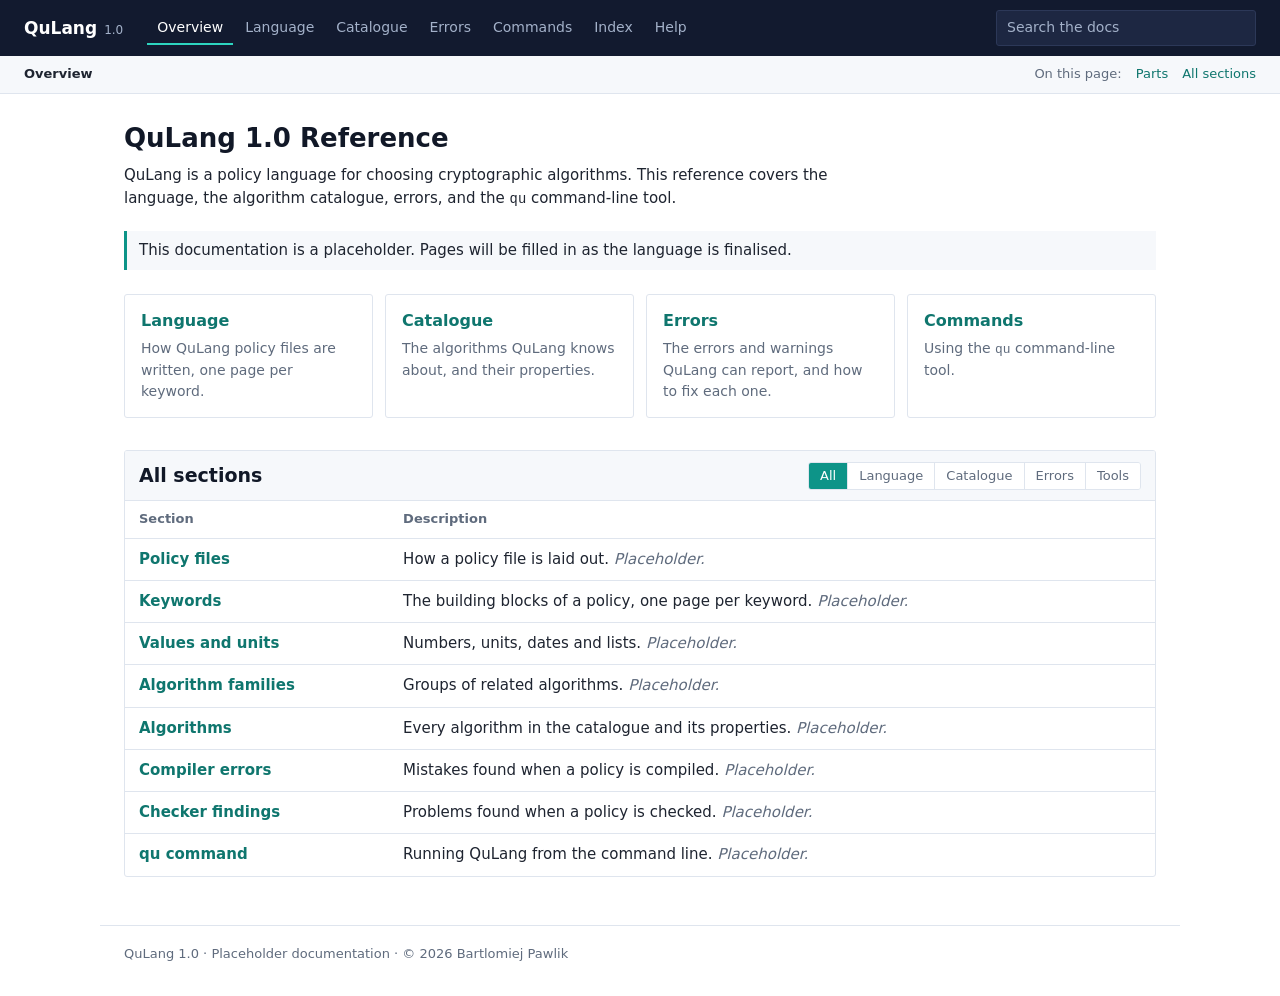
==== index.html @ a55391d0 "Add placeholder documentation site" ====
<!DOCTYPE html>
<html lang="en">
<head>
<meta charset="utf-8">
<meta name="viewport" content="width=device-width, initial-scale=1">
<title>Overview · QuLang 1.0</title>
<link rel="icon" href="assets/logo.svg" type="image/svg+xml">
<link rel="stylesheet" href="assets/style.css">
<script src="assets/search.js" defer></script>
</head>
<body data-root="">
<a class="skip" href="#main">Skip to content</a>
<header class="site-header">
  <div class="bar">
    <a class="brand" href="index.html"><span class="name">QuLang</span><span class="version">1.0</span></a>
    <nav class="mainnav" aria-label="Main">
      <a href="index.html" class="active" aria-current="page">Overview</a>
      <a href="language/index.html">Language</a>
      <a href="catalogue/index.html">Catalogue</a>
      <a href="errors/index.html">Errors</a>
      <a href="commands/index.html">Commands</a>
      <a href="index-all.html">Index</a>
      <a href="help.html">Help</a>
    </nav>
    <div class="search" role="search">
      <input id="search-input" type="search" placeholder="Search the docs" aria-label="Search the docs" autocomplete="off">
      <ul id="search-results" hidden></ul>
    </div>
  </div>
  <div class="subbar">
    <nav class="crumbs" aria-label="Breadcrumb"><span aria-current="page">Overview</span></nav>
    <nav class="onpage" aria-label="On this page"><span class="label">On this page</span><a href="#parts">Parts</a><a href="#sections">All sections</a></nav>
  </div>
</header>

<main id="main" class="page">
  <h1>QuLang 1.0 Reference</h1>
  <p class="lead">QuLang is a policy language for choosing cryptographic algorithms. This reference covers the language, the algorithm catalogue, errors, and the <code>qu</code> command-line tool.</p>

  <p class="notice">This documentation is a placeholder. Pages will be filled in as the language is finalised.</p>

  <section id="parts" class="cards" aria-label="Parts of the documentation">
    <a class="card" href="language/index.html">
      <h3>Language</h3>
      <p>How QuLang policy files are written, one page per keyword.</p>
    </a>
    <a class="card" href="catalogue/index.html">
      <h3>Catalogue</h3>
      <p>The algorithms QuLang knows about, and their properties.</p>
    </a>
    <a class="card" href="errors/index.html">
      <h3>Errors</h3>
      <p>The errors and warnings QuLang can report, and how to fix each one.</p>
    </a>
    <a class="card" href="commands/index.html">
      <h3>Commands</h3>
      <p>Using the <code>qu</code> command-line tool.</p>
    </a>
  </section>

  <section class="panel" id="sections">
    <div class="panel-head">
      <h2>All sections</h2>
      <div class="segmented" role="tablist" aria-label="Filter sections" data-table="overview-table">
        <button role="tab" aria-selected="true" data-filter="all">All</button>
        <button role="tab" aria-selected="false" data-filter="language">Language</button>
        <button role="tab" aria-selected="false" data-filter="catalogue">Catalogue</button>
        <button role="tab" aria-selected="false" data-filter="errors">Errors</button>
        <button role="tab" aria-selected="false" data-filter="tools">Tools</button>
      </div>
    </div>
    <table class="summary" id="overview-table">
      <thead><tr><th scope="col">Section</th><th scope="col">Description</th></tr></thead>
      <tbody>
        <tr data-group="language"><td><a href="language/index.html">Policy files</a></td><td>How a policy file is laid out. <span class="placeholder">Placeholder.</span></td></tr>
        <tr data-group="language"><td><a href="language/index.html">Keywords</a></td><td>The building blocks of a policy, one page per keyword. <span class="placeholder">Placeholder.</span></td></tr>
        <tr data-group="language"><td><a href="language/index.html">Values and units</a></td><td>Numbers, units, dates and lists. <span class="placeholder">Placeholder.</span></td></tr>
        <tr data-group="catalogue"><td><a href="catalogue/index.html">Algorithm families</a></td><td>Groups of related algorithms. <span class="placeholder">Placeholder.</span></td></tr>
        <tr data-group="catalogue"><td><a href="catalogue/index.html">Algorithms</a></td><td>Every algorithm in the catalogue and its properties. <span class="placeholder">Placeholder.</span></td></tr>
        <tr data-group="errors"><td><a href="errors/index.html">Compiler errors</a></td><td>Mistakes found when a policy is compiled. <span class="placeholder">Placeholder.</span></td></tr>
        <tr data-group="errors"><td><a href="errors/index.html#findings">Checker findings</a></td><td>Problems found when a policy is checked. <span class="placeholder">Placeholder.</span></td></tr>
        <tr data-group="tools"><td><a href="commands/index.html">qu command</a></td><td>Running QuLang from the command line. <span class="placeholder">Placeholder.</span></td></tr>
      </tbody>
    </table>
  </section>
</main>

<footer class="site-footer">QuLang 1.0 &middot; Placeholder documentation &middot; &copy; 2026 Bartlomiej Pawlik</footer>
</body>
</html>
---- assets/style.css ----
/* QuLang documentation styles. */

:root {
    --bg: #ffffff;
    --surface: #f6f8fb;
    --surface-2: #eef2f7;
    --border: #dfe5ee;
    --text: #1e2430;
    --muted: #5f6b7d;
    --heading: #111827;
    --bar: #121a2f;
    --bar-text: #d9e2f2;
    --bar-muted: #a3b1c9;
    --bar-field: #1d2742;
    --accent: #0d9488;
    --accent-bright: #2dd4bf;
    --accent-soft: #e6f7f5;
    --link: #0f766e;
    --link-hover: #115e59;

    --keyword-bg: #e6f7f5;  --keyword-fg: #0f766e;
    --section-bg: #eef0fe;  --section-fg: #4338ca;
    --command-bg: #fdf3e1;  --command-fg: #8a5300;
    --error-bg: #fdecef;    --error-fg: #b4233c;
    --page-bg: #eef1f5;     --page-fg: #475569;

    --radius: 3px;
    --font: system-ui, -apple-system, "Segoe UI", Roboto, "Helvetica Neue", Arial, sans-serif;
    --mono: ui-monospace, "Cascadia Code", "SF Mono", Consolas, "Liberation Mono", monospace;
}

@media (prefers-color-scheme: dark) {
    :root {
        --bg: #0f1422;
        --surface: #161d2e;
        --surface-2: #1d2639;
        --border: #2a3550;
        --text: #dbe3f0;
        --muted: #94a3b8;
        --heading: #f1f5f9;
        --bar: #0a0f1c;
        --bar-field: #161f36;
        --accent: #2dd4bf;
        --accent-soft: rgba(45, 212, 191, 0.12);
        --link: #5eead4;
        --link-hover: #99f6e4;

        --keyword-bg: rgba(45, 212, 191, 0.14);  --keyword-fg: #5eead4;
        --section-bg: rgba(129, 140, 248, 0.16); --section-fg: #a5b4fc;
        --command-bg: rgba(251, 191, 36, 0.14);  --command-fg: #fcd34d;
        --error-bg: rgba(251, 113, 133, 0.14);   --error-fg: #fda4af;
        --page-bg: rgba(148, 163, 184, 0.16);    --page-fg: #cbd5e1;
    }
}

* { box-sizing: border-box; }

html { color-scheme: light dark; }

body {
    margin: 0;
    font-family: var(--font);
    font-size: 15px;
    line-height: 1.55;
    color: var(--text);
    background: var(--bg);
}

a { color: var(--link); text-decoration: none; }
a:hover, a:focus-visible { color: var(--link-hover); text-decoration: underline; }

code, pre { font-family: var(--mono); font-size: 0.92em; }

:focus-visible { outline: 2px solid var(--accent); outline-offset: 2px; }

.skip { position: absolute; left: -9999px; }
.skip:focus { left: 12px; top: 12px; z-index: 100; background: var(--bg); padding: 6px 10px; }

/* Keep in-page link targets from hiding under the sticky header. */
[id] { scroll-margin-top: 110px; }

/* ---- Header ---- */

.site-header { position: sticky; top: 0; z-index: 10; }

.bar {
    display: flex;
    flex-wrap: wrap;
    align-items: center;
    gap: 8px 24px;
    background: var(--bar);
    padding: 10px 24px;
}

.brand { display: flex; align-items: baseline; gap: 7px; color: #ffffff; }
.brand:hover, .brand:focus-visible { color: #ffffff; text-decoration: none; }
.brand .name { font-weight: 700; font-size: 17px; }
.version { font-size: 12px; color: var(--bar-muted); }

.mainnav { display: flex; flex-wrap: wrap; gap: 2px; }

.mainnav a {
    color: var(--bar-muted);
    font-size: 14px;
    padding: 6px 10px;
}

.mainnav a:hover, .mainnav a:focus-visible { color: #ffffff; text-decoration: none; }
.mainnav a.active { color: #ffffff; box-shadow: inset 0 -2px 0 var(--accent-bright); }

.subbar {
    display: flex;
    flex-wrap: wrap;
    justify-content: space-between;
    align-items: center;
    gap: 6px 24px;
    background: var(--surface);
    border-bottom: 1px solid var(--border);
    padding: 8px 24px;
    font-size: 13px;
    min-height: 38px;
}

.crumbs { color: var(--muted); }
.crumbs .sep { margin: 0 6px; color: var(--muted); }
.crumbs [aria-current] { color: var(--text); font-weight: 600; }

.onpage { display: flex; flex-wrap: wrap; align-items: center; gap: 4px 14px; }
.onpage .label { color: var(--muted); }
.onpage .label::after { content: ":"; }

/* ---- Search ---- */

.search { position: relative; margin-left: auto; }

.search input {
    width: 260px;
    padding: 6px 10px;
    border: 1px solid #2c3858;
    border-radius: var(--radius);
    background: var(--bar-field);
    color: #ffffff;
    font: inherit;
    font-size: 14px;
}

.search input::placeholder { color: var(--bar-muted); }
.search input:focus { outline: none; border-color: var(--accent-bright); }

#search-results {
    position: absolute;
    right: 0;
    top: calc(100% + 4px);
    width: 340px;
    margin: 0;
    padding: 4px 0;
    list-style: none;
    background: var(--bg);
    border: 1px solid var(--border);
    border-radius: var(--radius);
    box-shadow: 0 6px 16px rgba(10, 15, 28, 0.2);
}

#search-results a {
    display: flex;
    justify-content: space-between;
    align-items: center;
    gap: 10px;
    padding: 6px 10px;
    color: var(--text);
}

#search-results li.selected a, #search-results a:hover { background: var(--surface-2); text-decoration: none; }
#search-results .none { padding: 6px 10px; color: var(--muted); }

/* ---- Kind labels ---- */

.kind {
    display: inline-block;
    font-size: 12px;
    font-weight: 600;
    padding: 0 6px;
    border-radius: 2px;
    white-space: nowrap;
}

.kind-keyword { background: var(--keyword-bg); color: var(--keyword-fg); }
.kind-section { background: var(--section-bg); color: var(--section-fg); }
.kind-command { background: var(--command-bg); color: var(--command-fg); }
.kind-error   { background: var(--error-bg);   color: var(--error-fg); }
.kind-page    { background: var(--page-bg);    color: var(--page-fg); }

/* ---- Page body ---- */

.page { max-width: 1080px; margin: 0 auto; padding: 28px 24px 48px; }

h1 { color: var(--heading); font-size: 26px; line-height: 1.25; margin: 0; }
h1 code { font-size: 0.95em; }
h2 { color: var(--heading); font-size: 19px; margin: 0; }
h3 { color: var(--heading); font-size: 16px; margin: 0 0 6px; }

.title-row { display: flex; flex-wrap: wrap; align-items: center; gap: 10px; }

.lead { margin: 10px 0 0; max-width: 780px; }

.meta { display: flex; flex-wrap: wrap; gap: 6px 18px; margin-top: 10px; font-size: 13px; color: var(--muted); }
.meta b { color: var(--text); font-weight: 600; }

.notice {
    margin: 20px 0;
    padding: 8px 12px;
    border-left: 3px solid var(--accent);
    background: var(--surface);
}

.placeholder { color: var(--muted); font-style: italic; }
.todo { color: var(--muted); }

.section { margin-top: 32px; }
.section > h2 { margin-bottom: 10px; }

/* Syntax box: the first thing on a keyword page. */
.syntax {
    margin-top: 22px;
    border: 1px solid var(--border);
    border-left: 3px solid var(--accent);
    border-radius: var(--radius);
    background: var(--surface);
    padding: 8px 14px 10px;
}

.syntax .label { font-size: 13px; font-weight: 600; color: var(--muted); }
.syntax pre { margin: 4px 0 0; white-space: pre-wrap; }

pre.example {
    margin: 0;
    padding: 12px 14px;
    border: 1px solid var(--border);
    border-radius: var(--radius);
    background: var(--surface);
    overflow-x: auto;
}

.callout {
    margin-top: 16px;
    padding: 8px 12px;
    border-radius: var(--radius);
    background: var(--surface-2);
}

.callout b { display: block; font-size: 13px; margin-bottom: 2px; }

/* ---- Cards (overview) ---- */

.cards {
    display: grid;
    grid-template-columns: repeat(auto-fill, minmax(230px, 1fr));
    gap: 12px;
    margin-top: 24px;
}

.card {
    display: block;
    padding: 14px 16px;
    border: 1px solid var(--border);
    border-radius: var(--radius);
    color: var(--text);
}

.card:hover, .card:focus-visible { border-color: var(--accent); text-decoration: none; color: var(--text); }
.card h3 { margin: 0 0 4px; color: var(--link); }
.card p { margin: 0; color: var(--muted); font-size: 14px; }

/* ---- Panels: summary tables with filters ---- */

.panel {
    margin-top: 32px;
    border: 1px solid var(--border);
    border-radius: var(--radius);
    overflow: hidden;
}

.panel-head {
    display: flex;
    flex-wrap: wrap;
    justify-content: space-between;
    align-items: center;
    gap: 10px 16px;
    padding: 10px 14px;
    background: var(--surface);
    border-bottom: 1px solid var(--border);
}

.segmented {
    display: inline-flex;
    flex-wrap: wrap;
    border: 1px solid var(--border);
    border-radius: var(--radius);
    overflow: hidden;
}

.segmented button {
    border: 0;
    border-left: 1px solid var(--border);
    background: var(--bg);
    color: var(--muted);
    font: inherit;
    font-size: 13px;
    padding: 3px 11px;
    cursor: pointer;
}

.segmented button:first-child { border-left: 0; }
.segmented button:hover { color: var(--text); }
.segmented button[aria-selected="true"] { background: var(--accent); color: #ffffff; }

@media (prefers-color-scheme: dark) {
    .segmented button[aria-selected="true"] { color: #0a0f1c; }
}

table.summary { width: 100%; border-collapse: collapse; }

table.summary th {
    text-align: left;
    font-size: 13px;
    font-weight: 600;
    color: var(--muted);
    padding: 8px 14px;
    border-bottom: 1px solid var(--border);
}

table.summary td { padding: 9px 14px; vertical-align: top; border-bottom: 1px solid var(--border); }
table.summary tbody tr:last-child td { border-bottom: 0; }
table.summary tbody tr:hover { background: var(--surface); }
table.summary td:first-child { white-space: nowrap; }
table.summary td:first-child a { font-weight: 600; }

/* ---- Index page ---- */

.letters { display: flex; flex-wrap: wrap; gap: 4px; margin-top: 20px; }

.letters a, .letters span {
    display: grid;
    place-items: center;
    width: 28px;
    height: 28px;
    border-radius: 2px;
    font-weight: 600;
    font-size: 14px;
}

.letters a { background: var(--accent-soft); }
.letters a:hover { text-decoration: none; background: var(--accent); color: #ffffff; }
.letters span { color: var(--border); }

.index-group { margin-top: 28px; }
.index-group h2 { font-size: 22px; padding-bottom: 6px; border-bottom: 1px solid var(--border); }

.entries { list-style: none; margin: 0; padding: 0; }
.entries li { display: flex; flex-wrap: wrap; align-items: baseline; gap: 6px 10px; padding: 10px 0; border-bottom: 1px solid var(--border); }
.entries li:last-child { border-bottom: 0; }
.entries .desc { flex-basis: 100%; color: var(--muted); font-size: 14px; }

/* ---- Help page ---- */

.kinds { list-style: none; margin: 0; padding: 0; }
.kinds li { display: grid; grid-template-columns: 110px 1fr; gap: 12px; padding: 10px 0; border-bottom: 1px solid var(--border); }
.kinds li:last-child { border-bottom: 0; }

/* ---- Footer ---- */

.site-footer {
    max-width: 1080px;
    margin: 0 auto;
    padding: 18px 24px 32px;
    border-top: 1px solid var(--border);
    font-size: 13px;
    color: var(--muted);
}

@media (max-width: 760px) {
    /* On narrow screens the header wraps onto several lines, so let it scroll away. */
    .site-header { position: static; }
    [id] { scroll-margin-top: 16px; }
    .bar, .subbar { padding-left: 14px; padding-right: 14px; }
    .page { padding: 20px 14px 36px; }
    .search { margin-left: 0; width: 100%; }
    .search input { width: 100%; }
    #search-results { left: 0; width: auto; }
    h1 { font-size: 22px; }
    table.summary td:first-child { white-space: normal; }
    .kinds li { grid-template-columns: 1fr; gap: 4px; }
}
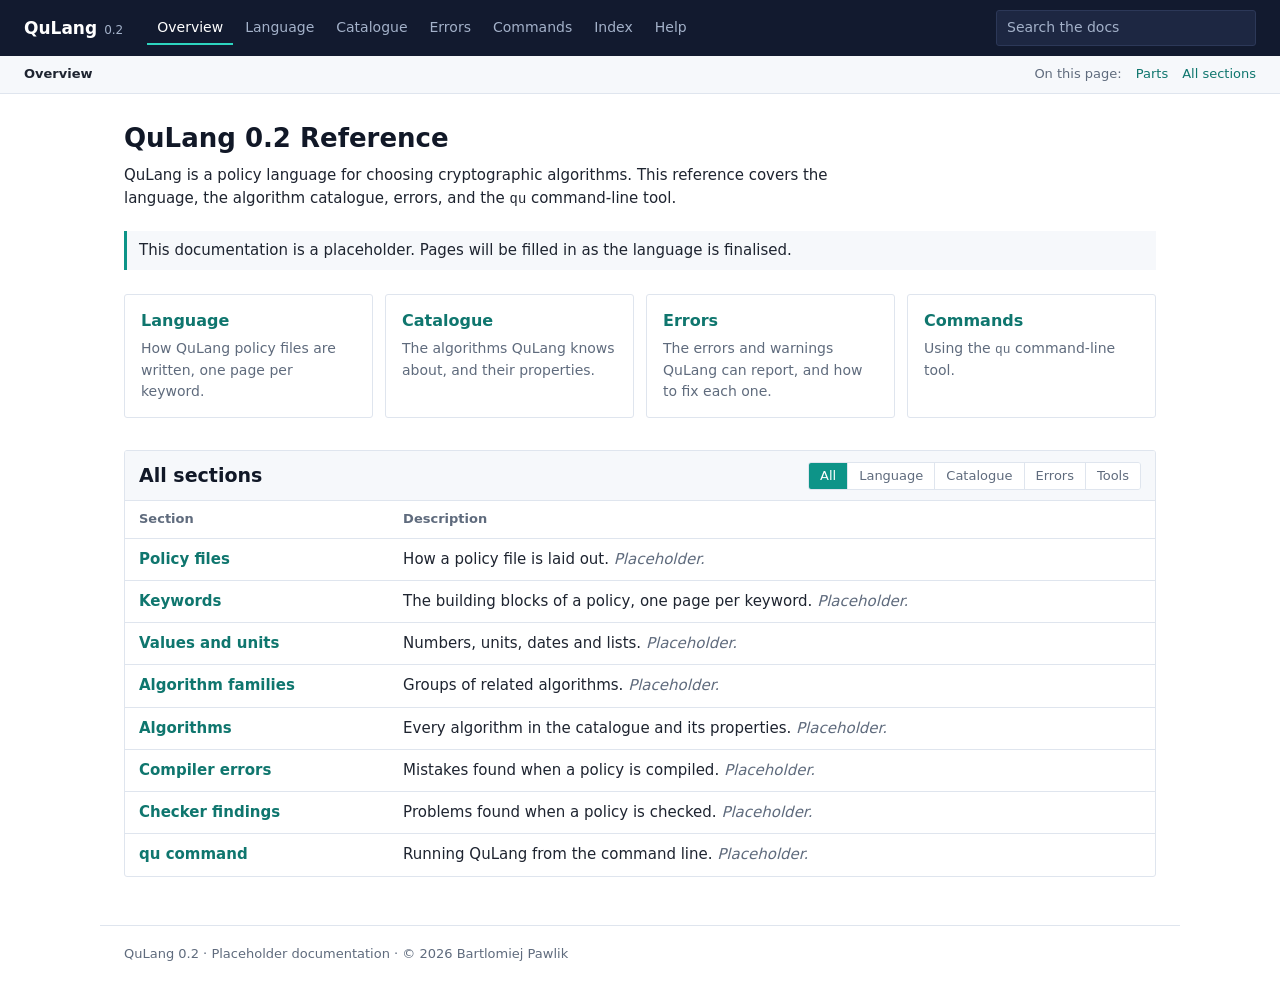
==== commit dd9e2cec: "Show language version 0.2" ====
--- a/index.html
+++ b/index.html
@@ -3,7 +3,7 @@
 <head>
 <meta charset="utf-8">
 <meta name="viewport" content="width=device-width, initial-scale=1">
-<title>Overview · QuLang 1.0</title>
+<title>Overview · QuLang 0.2</title>
 <link rel="icon" href="assets/logo.svg" type="image/svg+xml">
 <link rel="stylesheet" href="assets/style.css">
 <script src="assets/search.js" defer></script>
@@ -12,7 +12,7 @@
 <a class="skip" href="#main">Skip to content</a>
 <header class="site-header">
   <div class="bar">
-    <a class="brand" href="index.html"><span class="name">QuLang</span><span class="version">1.0</span></a>
+    <a class="brand" href="index.html"><span class="name">QuLang</span><span class="version">0.2</span></a>
     <nav class="mainnav" aria-label="Main">
       <a href="index.html" class="active" aria-current="page">Overview</a>
       <a href="language/index.html">Language</a>
@@ -34,7 +34,7 @@
 </header>
 
 <main id="main" class="page">
-  <h1>QuLang 1.0 Reference</h1>
+  <h1>QuLang 0.2 Reference</h1>
   <p class="lead">QuLang is a policy language for choosing cryptographic algorithms. This reference covers the language, the algorithm catalogue, errors, and the <code>qu</code> command-line tool.</p>
 
   <p class="notice">This documentation is a placeholder. Pages will be filled in as the language is finalised.</p>
@@ -85,6 +85,6 @@
   </section>
 </main>
 
-<footer class="site-footer">QuLang 1.0 &middot; Placeholder documentation &middot; &copy; 2026 Bartlomiej Pawlik</footer>
+<footer class="site-footer">QuLang 0.2 &middot; Placeholder documentation &middot; &copy; 2026 Bartlomiej Pawlik</footer>
 </body>
 </html>
